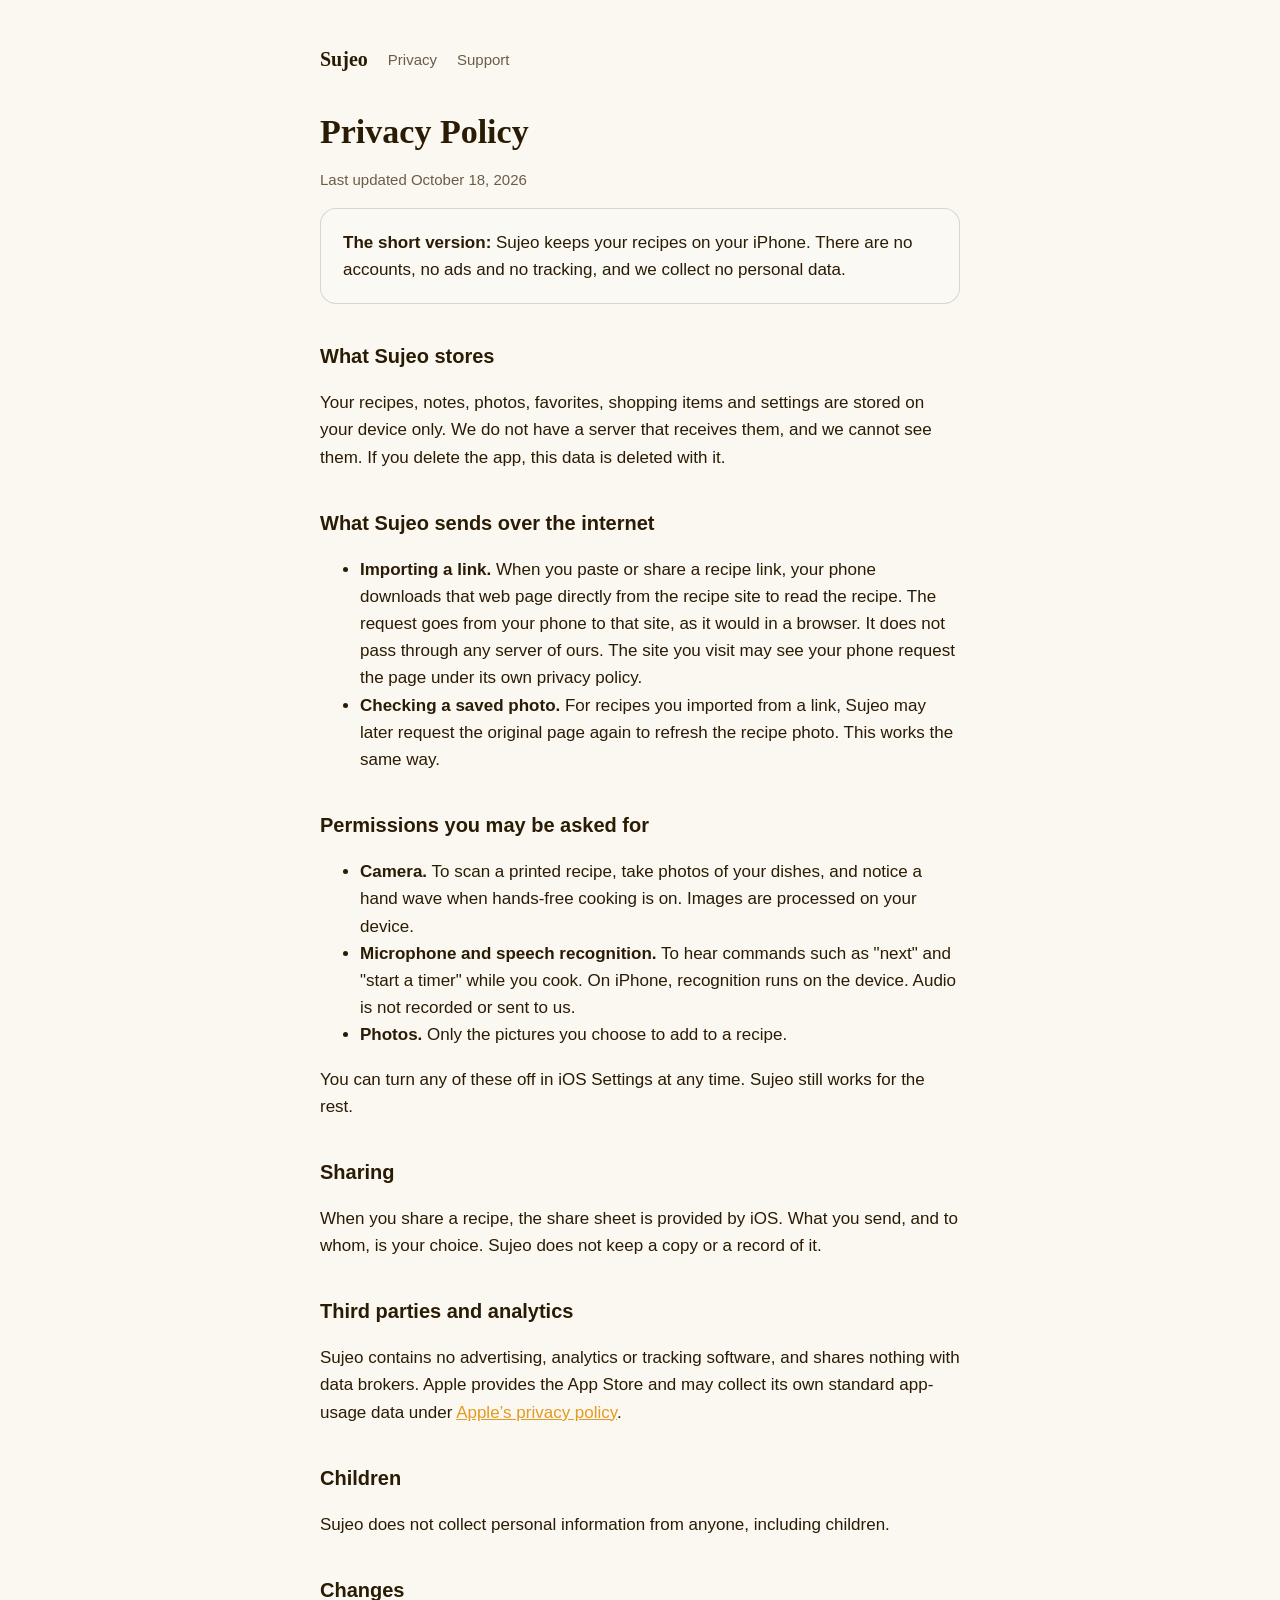
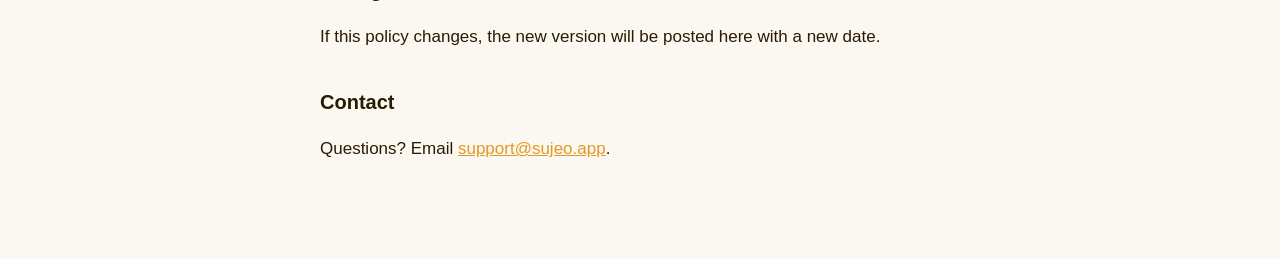
==== privacy.html @ 516a4208 "Add files via upload" ====
<!doctype html><html lang="en"><head><meta charset="utf-8"><meta name="viewport" content="width=device-width,initial-scale=1"><title>Sujeo Privacy Policy</title><link rel="stylesheet" href="/style.css"></head><body><main>
<nav><a class="brand" href="/">Sujeo</a><a href="/privacy.html">Privacy</a><a href="/support.html">Support</a></nav>
<h1>Privacy Policy</h1><p class="mute">Last updated October 18, 2026</p>
<div class="card"><strong>The short version:</strong> Sujeo keeps your recipes on your iPhone. There are no accounts, no ads and no tracking, and we collect no personal data.</div>
<h2>What Sujeo stores</h2><p>Your recipes, notes, photos, favorites, shopping items and settings are stored on your device only. We do not have a server that receives them, and we cannot see them. If you delete the app, this data is deleted with it.</p>
<h2>What Sujeo sends over the internet</h2><ul>
<li><strong>Importing a link.</strong> When you paste or share a recipe link, your phone downloads that web page directly from the recipe site to read the recipe. The request goes from your phone to that site, as it would in a browser. It does not pass through any server of ours. The site you visit may see your phone request the page under its own privacy policy.</li>
<li><strong>Checking a saved photo.</strong> For recipes you imported from a link, Sujeo may later request the original page again to refresh the recipe photo. This works the same way.</li></ul>
<h2>Permissions you may be asked for</h2><ul>
<li><strong>Camera.</strong> To scan a printed recipe, take photos of your dishes, and notice a hand wave when hands-free cooking is on. Images are processed on your device.</li>
<li><strong>Microphone and speech recognition.</strong> To hear commands such as "next" and "start a timer" while you cook. On iPhone, recognition runs on the device. Audio is not recorded or sent to us.</li>
<li><strong>Photos.</strong> Only the pictures you choose to add to a recipe.</li></ul>
<p>You can turn any of these off in iOS Settings at any time. Sujeo still works for the rest.</p>
<h2>Sharing</h2><p>When you share a recipe, the share sheet is provided by iOS. What you send, and to whom, is your choice. Sujeo does not keep a copy or a record of it.</p>
<h2>Third parties and analytics</h2><p>Sujeo contains no advertising, analytics or tracking software, and shares nothing with data brokers. Apple provides the App Store and may collect its own standard app-usage data under <a href="https://www.apple.com/legal/privacy/">Apple&rsquo;s privacy policy</a>.</p>
<h2>Children</h2><p>Sujeo does not collect personal information from anyone, including children.</p>
<h2>Changes</h2><p>If this policy changes, the new version will be posted here with a new date.</p>
<h2>Contact</h2><p>Questions? Email <a href="mailto:support@sujeo.app">support@sujeo.app</a>.</p>
</main></body></html>
---- style.css ----
:root{--bg:#FBF8F1;--ink:#2A1B04;--mute:#6b5d47;--gold:#E39A22;--card:#FBF9F4;--line:rgba(0,0,0,.14)}
@media(prefers-color-scheme:dark){:root{--bg:#121110;--ink:#F4F0E8;--mute:#b8ad9a;--gold:#F7C77A;--card:#1C1915;--line:rgba(255,255,255,.14)}}
*{box-sizing:border-box}
body{margin:0;background:var(--bg);color:var(--ink);font:17px/1.6 -apple-system,BlinkMacSystemFont,"Segoe UI",Helvetica,Arial,sans-serif}
main{max-width:680px;margin:0 auto;padding:48px 20px 80px}
h1{font:600 34px/1.2 Georgia,"Times New Roman",serif;margin:0 0 8px}
h2{font-size:20px;margin:36px 0 8px}
p,li{color:var(--ink)}
.mute{color:var(--mute);font-size:15px}
a{color:var(--gold)}
nav{display:flex;gap:20px;margin-bottom:40px;font-size:15px}
nav a{text-decoration:none;color:var(--mute)}
nav a.brand{color:var(--ink);font:600 20px Georgia,serif}
.card{background:var(--card);border:1px solid var(--line);border-radius:16px;padding:20px 22px;margin:16px 0}
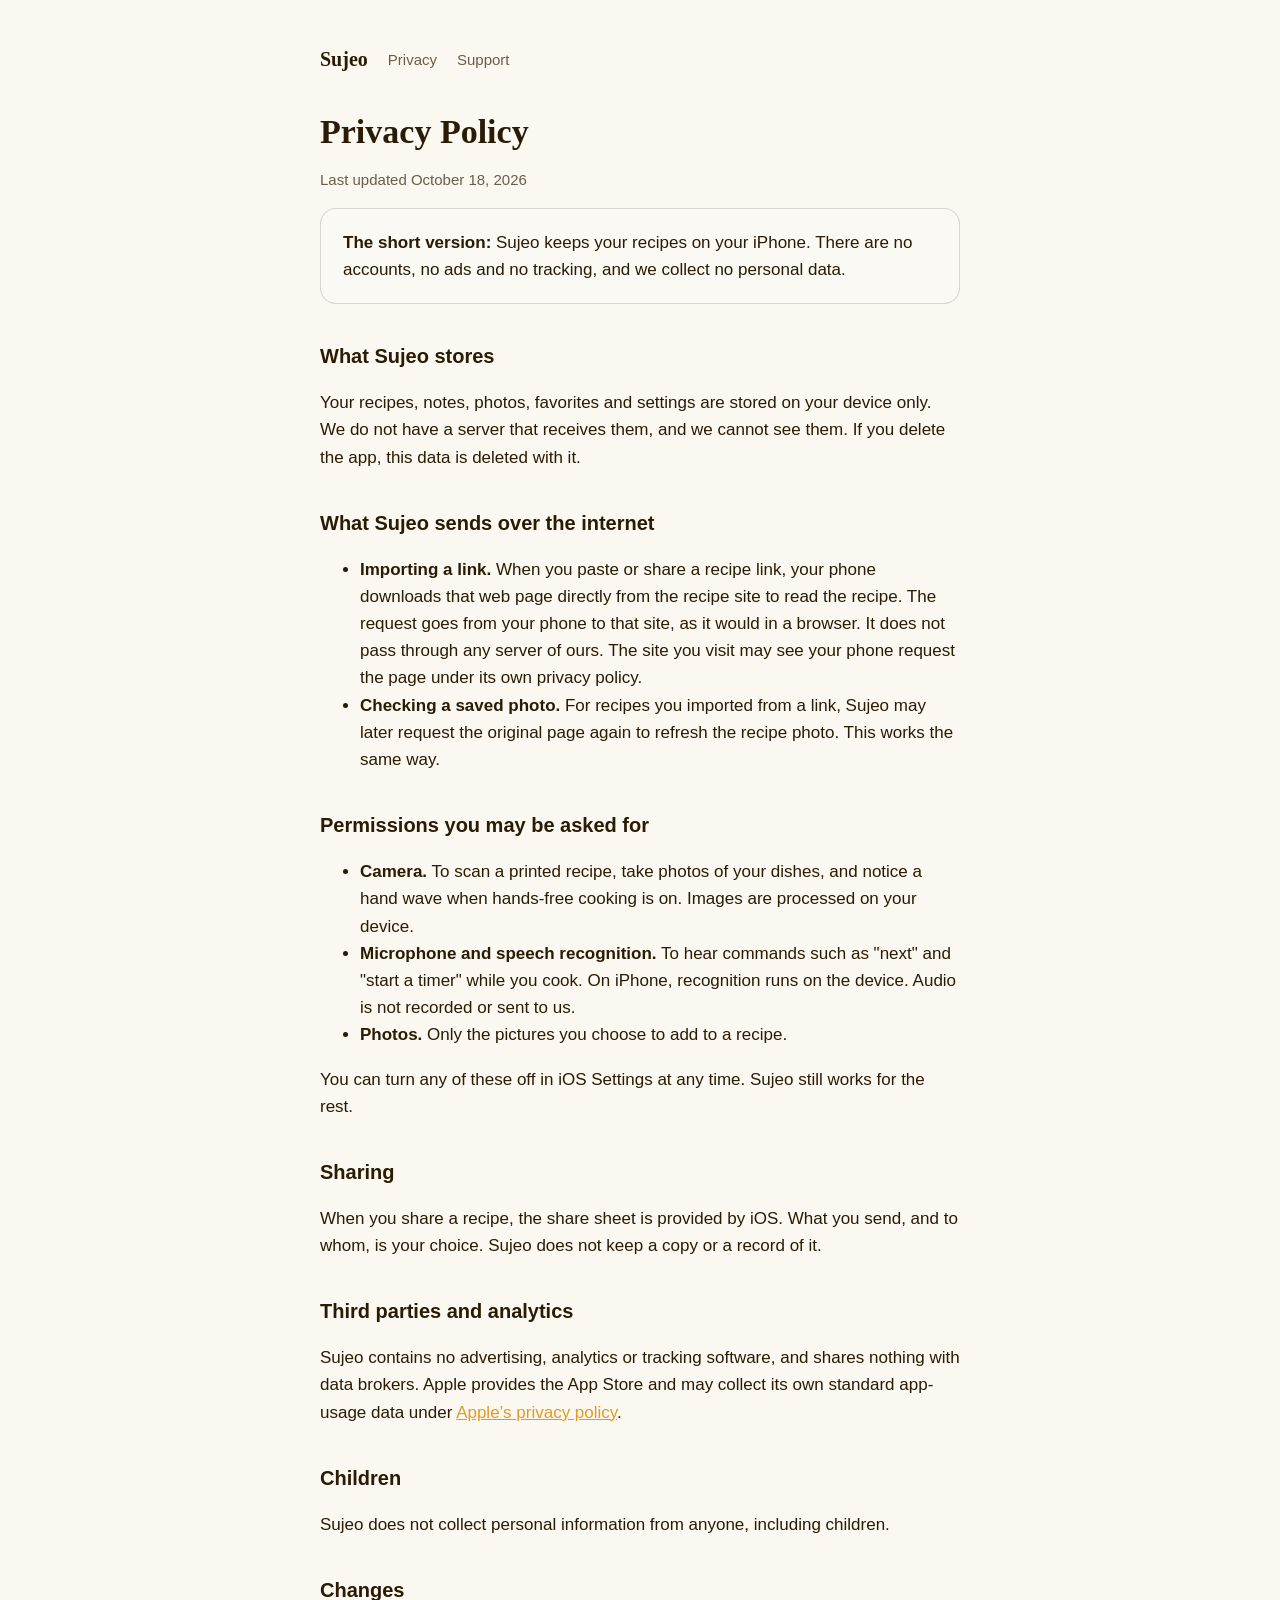
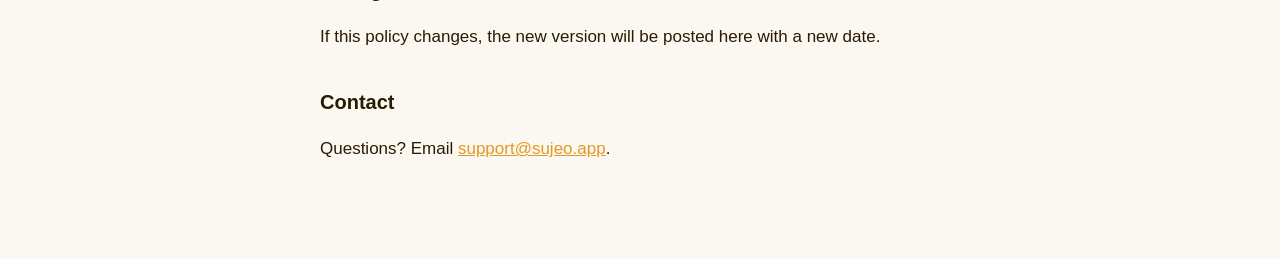
==== commit 0e045718: "Fix typo in privacy policy storage section" ====
--- a/privacy.html
+++ b/privacy.html
@@ -2,7 +2,7 @@
 <nav><a class="brand" href="/">Sujeo</a><a href="/privacy.html">Privacy</a><a href="/support.html">Support</a></nav>
 <h1>Privacy Policy</h1><p class="mute">Last updated October 18, 2026</p>
 <div class="card"><strong>The short version:</strong> Sujeo keeps your recipes on your iPhone. There are no accounts, no ads and no tracking, and we collect no personal data.</div>
-<h2>What Sujeo stores</h2><p>Your recipes, notes, photos, favorites, shopping items and settings are stored on your device only. We do not have a server that receives them, and we cannot see them. If you delete the app, this data is deleted with it.</p>
+<h2>What Sujeo stores</h2><p>Your recipes, notes, photos, favorites and settings are stored on your device only. We do not have a server that receives them, and we cannot see them. If you delete the app, this data is deleted with it.</p>
 <h2>What Sujeo sends over the internet</h2><ul>
 <li><strong>Importing a link.</strong> When you paste or share a recipe link, your phone downloads that web page directly from the recipe site to read the recipe. The request goes from your phone to that site, as it would in a browser. It does not pass through any server of ours. The site you visit may see your phone request the page under its own privacy policy.</li>
 <li><strong>Checking a saved photo.</strong> For recipes you imported from a link, Sujeo may later request the original page again to refresh the recipe photo. This works the same way.</li></ul>
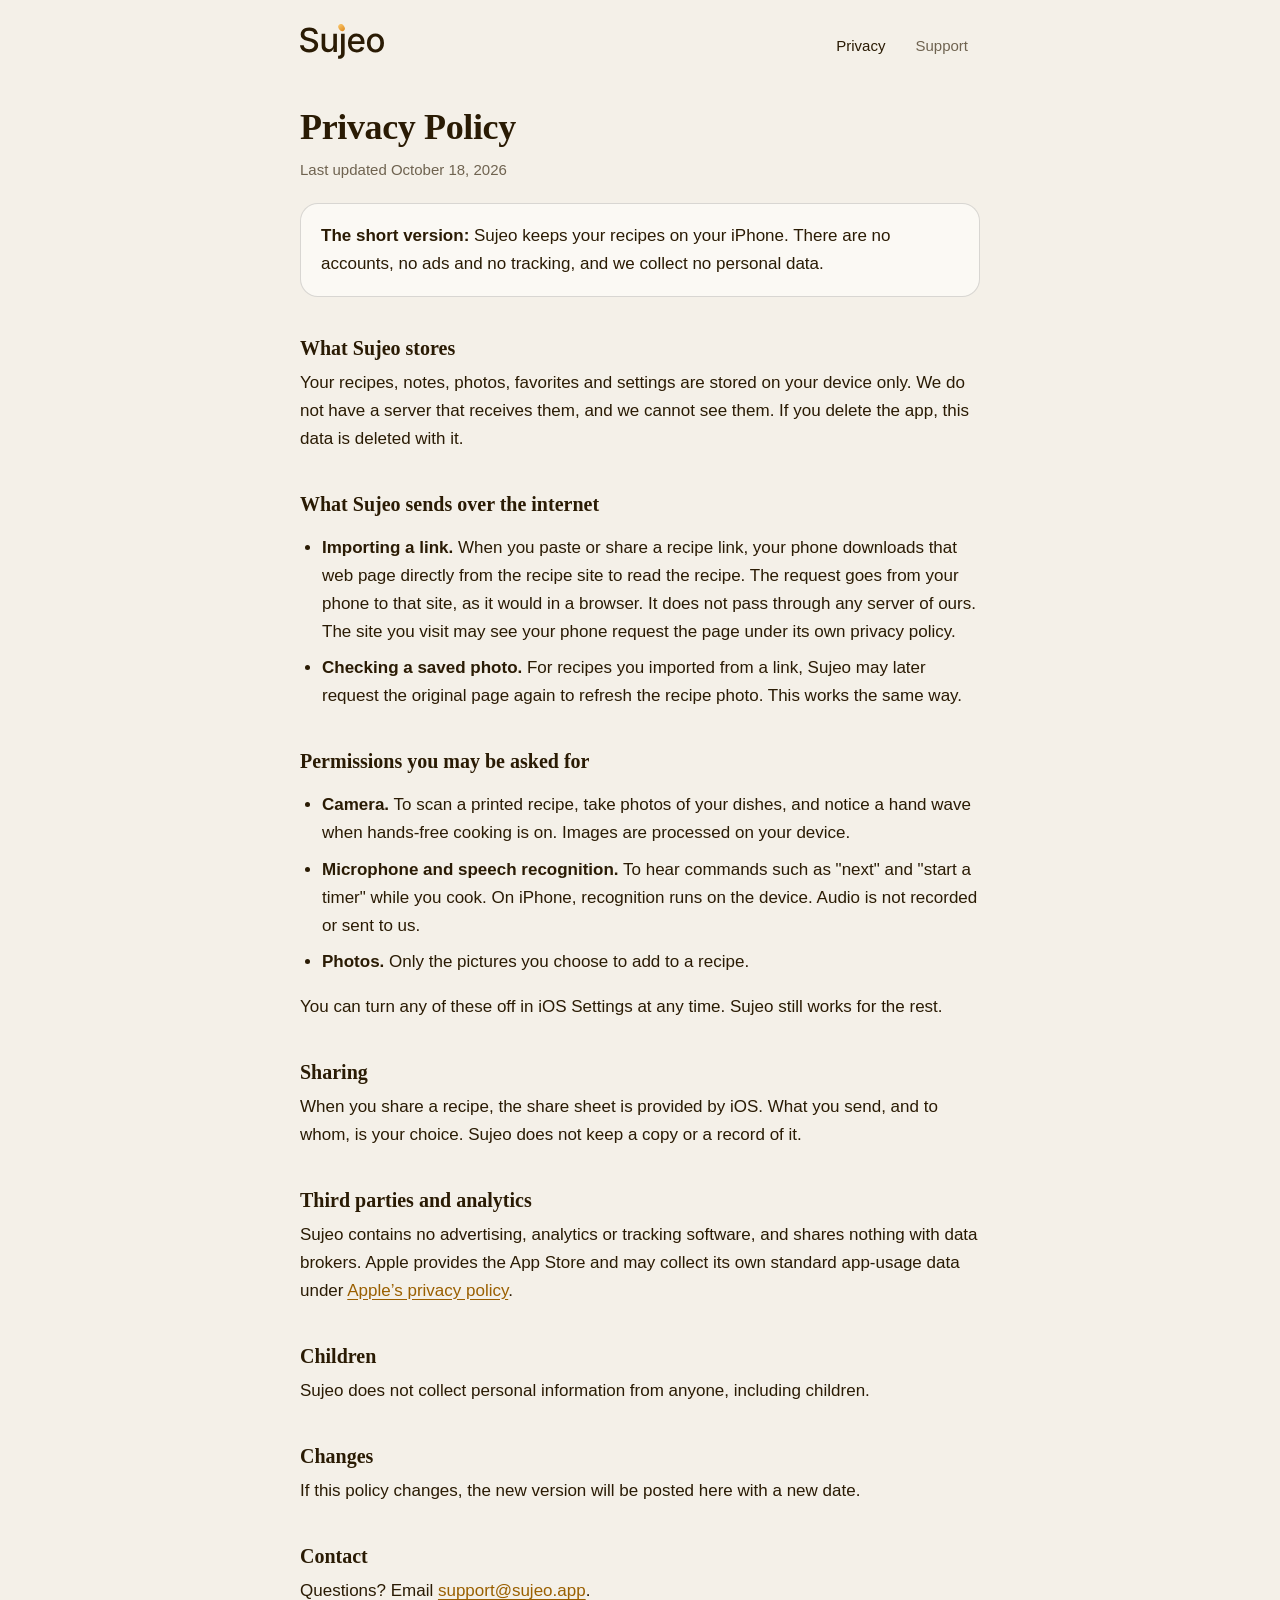
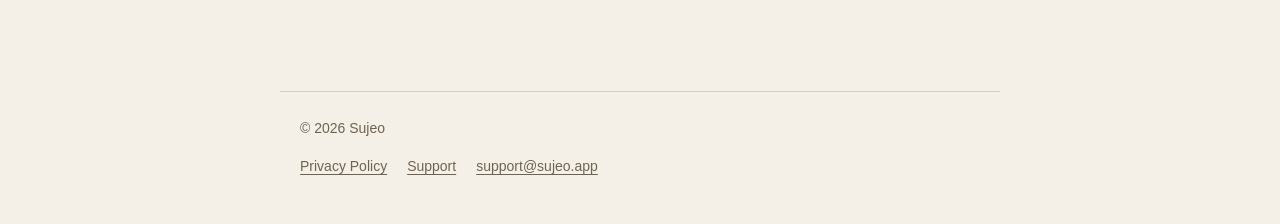
==== commit 53bf11ad: "Add files via upload" ====
--- a/privacy.html
+++ b/privacy.html
@@ -1,6 +1,4 @@
-<!doctype html><html lang="en"><head><meta charset="utf-8"><meta name="viewport" content="width=device-width,initial-scale=1"><title>Sujeo Privacy Policy</title><link rel="stylesheet" href="/style.css"></head><body><main>
-<nav><a class="brand" href="/">Sujeo</a><a href="/privacy.html">Privacy</a><a href="/support.html">Support</a></nav>
-<h1>Privacy Policy</h1><p class="mute">Last updated October 18, 2026</p>
+<!doctype html><html lang="en"><head><meta charset="utf-8"><meta name="viewport" content="width=device-width,initial-scale=1"><meta name="color-scheme" content="light dark"><title>Sujeo Privacy Policy</title><meta name="description" content="Sujeo is a calm recipe app for iPhone."><link rel="stylesheet" href="/style.css"></head><body><header><a href="/" aria-label="Sujeo home"><svg class="wm" xmlns="http://www.w3.org/2000/svg" viewBox="106 -1718 5145 2136" role="img" aria-label="Sujeo"><title>Sujeo</title><defs><linearGradient id="sg" x1="0" y1="0" x2="0" y2="1"><stop offset="0" stop-color="#F7C46A"/><stop offset="1" stop-color="#E38F22"/></linearGradient></defs><g fill="var(--wm)"><path d="M665 25Q498 25 375.0 -28.0Q252 -81 182.5 -179.5Q113 -278 106 -414H335Q342 -333 387.5 -280.0Q433 -227 506.0 -201.0Q579 -175 664 -175Q759 -175 832.5 -204.5Q906 -234 949.0 -288.5Q992 -343 992 -415Q992 -480 954.5 -521.5Q917 -563 853.5 -590.5Q790 -618 709 -639L535 -687Q352 -736 249.5 -832.0Q147 -928 147 -1081Q147 -1210 216.5 -1306.5Q286 -1403 405.5 -1456.5Q525 -1510 675 -1510Q828 -1510 944.5 -1456.5Q1061 -1403 1127.5 -1310.0Q1194 -1217 1197 -1098H975Q964 -1200 880.5 -1256.0Q797 -1312 670 -1312Q580 -1312 513.5 -1284.0Q447 -1256 410.5 -1206.5Q374 -1157 374 -1094Q374 -1023 417.5 -979.5Q461 -936 523.5 -910.5Q586 -885 643 -870L788 -832Q859 -814 934.5 -783.5Q1010 -753 1074.0 -704.5Q1138 -656 1177.5 -584.5Q1217 -513 1217 -412Q1217 -286 1152.0 -187.0Q1087 -88 963.5 -31.5Q840 25 665 25Z"/><path d="M1811.04 14Q1697.04 14 1611.04 -34.0Q1525.04 -82 1477.54 -176.0Q1430.04 -270 1430.04 -408V-1118H1650.04V-435Q1650.04 -314 1713.54 -246.0Q1777.04 -178 1886.04 -178Q1961.04 -178 2019.54 -210.5Q2078.04 -243 2112.04 -305.5Q2146.04 -368 2146.04 -456V-1118H2366.04V0H2156.04L2155.04 -274H2176.04Q2127.04 -122 2033.04 -54.0Q1939.04 14 1811.04 14Z"/><path d="M2620.08 -1118H2841.08V72Q2842.08 186 2800.58 263.0Q2759.08 340 2679.08 379.0Q2599.08 418 2483.08 418H2439.08V229H2474.08Q2552.08 229 2586.08 188.5Q2620.08 148 2620.08 71Z"/><path d="M3578.12 23Q3413.12 23 3293.12 -48.0Q3173.12 -119 3108.62 -248.0Q3044.12 -377 3044.12 -551Q3044.12 -723 3107.62 -854.0Q3171.12 -985 3287.12 -1058.5Q3403.12 -1132 3559.12 -1132Q3655.12 -1132 3744.12 -1100.5Q3833.12 -1069 3904.12 -1002.0Q3975.12 -935 4016.62 -828.5Q4058.12 -722 4058.12 -570V-492H3167.12V-656H3945.12L3842.12 -602Q3842.12 -705 3810.12 -783.5Q3778.12 -862 3715.62 -906.0Q3653.12 -950 3559.12 -950Q3466.12 -950 3400.12 -905.0Q3334.12 -860 3299.62 -786.5Q3265.12 -713 3265.12 -626V-514Q3265.12 -399 3304.62 -319.5Q3344.12 -240 3415.12 -199.5Q3486.12 -159 3580.12 -159Q3642.12 -159 3692.12 -176.5Q3742.12 -194 3778.62 -229.5Q3815.12 -265 3834.12 -317L4041.12 -268Q4014.12 -182 3950.62 -116.0Q3887.12 -50 3792.62 -13.5Q3698.12 23 3578.12 23Z"/><path d="M4728.16 23Q4571.16 23 4453.66 -49.0Q4336.16 -121 4271.16 -251.0Q4206.16 -381 4206.16 -553Q4206.16 -727 4271.16 -857.5Q4336.16 -988 4453.66 -1060.0Q4571.16 -1132 4728.16 -1132Q4886.16 -1132 5003.66 -1060.0Q5121.16 -988 5186.16 -857.5Q5251.16 -727 5251.16 -553Q5251.16 -381 5186.16 -251.0Q5121.16 -121 5003.66 -49.0Q4886.16 23 4728.16 23ZM4728.16 -163Q4830.16 -163 4896.66 -216.5Q4963.16 -270 4995.66 -358.5Q5028.16 -447 5028.16 -553Q5028.16 -660 4995.66 -749.5Q4963.16 -839 4896.66 -892.5Q4830.16 -946 4728.16 -946Q4627.16 -946 4561.16 -892.5Q4495.16 -839 4462.66 -750.0Q4430.16 -661 4430.16 -553Q4430.16 -447 4462.66 -358.5Q4495.16 -270 4561.16 -216.5Q4627.16 -163 4728.16 -163Z"/></g><ellipse cx="2650.1" cy="-1500" rx="179.5" ry="234.7" transform="rotate(-35 2650.1 -1500)" fill="url(#sg)"/></svg></a><nav><a href="/privacy.html" aria-current="page">Privacy</a><a href="/support.html">Support</a></nav></header><main><h1>Privacy Policy</h1><p class="mute">Last updated October 18, 2026</p>
 <div class="card"><strong>The short version:</strong> Sujeo keeps your recipes on your iPhone. There are no accounts, no ads and no tracking, and we collect no personal data.</div>
 <h2>What Sujeo stores</h2><p>Your recipes, notes, photos, favorites and settings are stored on your device only. We do not have a server that receives them, and we cannot see them. If you delete the app, this data is deleted with it.</p>
 <h2>What Sujeo sends over the internet</h2><ul>
@@ -15,5 +13,4 @@
 <h2>Third parties and analytics</h2><p>Sujeo contains no advertising, analytics or tracking software, and shares nothing with data brokers. Apple provides the App Store and may collect its own standard app-usage data under <a href="https://www.apple.com/legal/privacy/">Apple&rsquo;s privacy policy</a>.</p>
 <h2>Children</h2><p>Sujeo does not collect personal information from anyone, including children.</p>
 <h2>Changes</h2><p>If this policy changes, the new version will be posted here with a new date.</p>
-<h2>Contact</h2><p>Questions? Email <a href="mailto:support@sujeo.app">support@sujeo.app</a>.</p>
-</main></body></html>
+<h2>Contact</h2><p>Questions? Email <a href="mailto:support@sujeo.app">support@sujeo.app</a>.</p></main><footer><span>&copy; 2026 Sujeo</span><a href="/privacy.html">Privacy Policy</a><a href="/support.html">Support</a><a href="mailto:support@sujeo.app">support@sujeo.app</a></footer></body></html>
--- a/style.css
+++ b/style.css
@@ -1,14 +1,30 @@
-:root{--bg:#FBF8F1;--ink:#2A1B04;--mute:#6b5d47;--gold:#E39A22;--card:#FBF9F4;--line:rgba(0,0,0,.14)}
-@media(prefers-color-scheme:dark){:root{--bg:#121110;--ink:#F4F0E8;--mute:#b8ad9a;--gold:#F7C77A;--card:#1C1915;--line:rgba(255,255,255,.14)}}
-*{box-sizing:border-box}
-body{margin:0;background:var(--bg);color:var(--ink);font:17px/1.6 -apple-system,BlinkMacSystemFont,"Segoe UI",Helvetica,Arial,sans-serif}
-main{max-width:680px;margin:0 auto;padding:48px 20px 80px}
-h1{font:600 34px/1.2 Georgia,"Times New Roman",serif;margin:0 0 8px}
-h2{font-size:20px;margin:36px 0 8px}
-p,li{color:var(--ink)}
-.mute{color:var(--mute);font-size:15px}
-a{color:var(--gold)}
-nav{display:flex;gap:20px;margin-bottom:40px;font-size:15px}
-nav a{text-decoration:none;color:var(--mute)}
-nav a.brand{color:var(--ink);font:600 20px Georgia,serif}
-.card{background:var(--card);border:1px solid var(--line);border-radius:16px;padding:20px 22px;margin:16px 0}
+
+:root{--bg:#F4F0E8;--card:#FBF9F4;--ink:#2A1B04;--mute:#6f6350;--gold:#D98E14;--goldtxt:#9a5f00;--line:rgba(0,0,0,.14);--wm:#2A1B04;--glow:rgba(227,154,34,.18)}
+@media(prefers-color-scheme:dark){:root{--bg:#121110;--card:#1C1915;--ink:#F4F2EC;--mute:#b3a891;--gold:#F7C77A;--goldtxt:#F7C77A;--line:rgba(255,255,255,.14);--wm:#F4F2EC;--glow:rgba(247,199,122,.14)}}
+*{box-sizing:border-box}html{-webkit-text-size-adjust:100%}
+body{margin:0;background:var(--bg);color:var(--ink);font:17px/1.65 -apple-system,BlinkMacSystemFont,"SF Pro Text","Segoe UI",Helvetica,Arial,sans-serif;min-height:100vh;display:flex;flex-direction:column}
+a{color:var(--goldtxt);text-underline-offset:3px}
+header{max-width:720px;width:100%;margin:0 auto;padding:22px 20px 0;display:flex;align-items:center;justify-content:space-between}
+header .wm{width:84px;height:auto}
+header nav{display:flex;gap:6px}
+header nav a{color:var(--mute);text-decoration:none;font-size:15px;padding:12px 12px;min-height:44px;display:inline-flex;align-items:center;border-radius:12px}
+header nav a:hover,header nav a[aria-current]{color:var(--ink)}
+main{max-width:720px;width:100%;margin:0 auto;padding:36px 20px 72px;flex:1}
+h1{font:600 36px/1.15 Georgia,"Times New Roman",serif;margin:0 0 10px;letter-spacing:-.01em}
+h2{font:600 20px/1.3 Georgia,serif;margin:38px 0 8px}
+h3{font-size:17px;margin:26px 0 4px}
+p{margin:0 0 14px}.mute{color:var(--mute);font-size:15px}
+.card{background:var(--card);border:1px solid var(--line);border-radius:18px;padding:18px 20px;margin:20px 0}
+ul{padding-left:22px}li{margin:8px 0}
+.hero{text-align:center;padding:56px 0 40px;position:relative}
+.hero::before{content:"";position:absolute;inset:-40px -20px auto;height:360px;background:radial-gradient(60% 60% at 50% 40%,var(--glow),transparent 70%);z-index:-1}
+.hero .wm{width:min(300px,70%);height:auto;margin:0 auto 26px;display:block}
+.hero p.lead{font:400 22px/1.4 Georgia,serif;margin:0 auto 26px;max-width:480px}
+.pill{display:inline-flex;align-items:center;gap:8px;min-height:44px;padding:0 20px;border-radius:999px;background:linear-gradient(180deg,#F7C46A,#E38F22);color:#2A1B04;font-weight:600;font-size:16px;opacity:.92}
+.pill.soft{background:var(--card);color:var(--mute);border:1px solid var(--line);font-weight:500}
+.three{display:grid;gap:14px;grid-template-columns:1fr;margin-top:30px}
+@media(min-width:640px){.three{grid-template-columns:repeat(3,1fr)}}
+.three .card{margin:0}.three b{display:block;font:600 17px Georgia,serif;margin-bottom:4px}
+footer{max-width:720px;width:100%;margin:0 auto;padding:20px 20px 36px;color:var(--mute);font-size:14px;display:flex;gap:0 20px;flex-wrap:wrap;align-items:center;border-top:1px solid var(--line)}
+footer span{flex-basis:100%;min-height:32px;display:flex;align-items:center}
+footer a{color:var(--mute);min-height:44px;display:inline-flex;align-items:center}
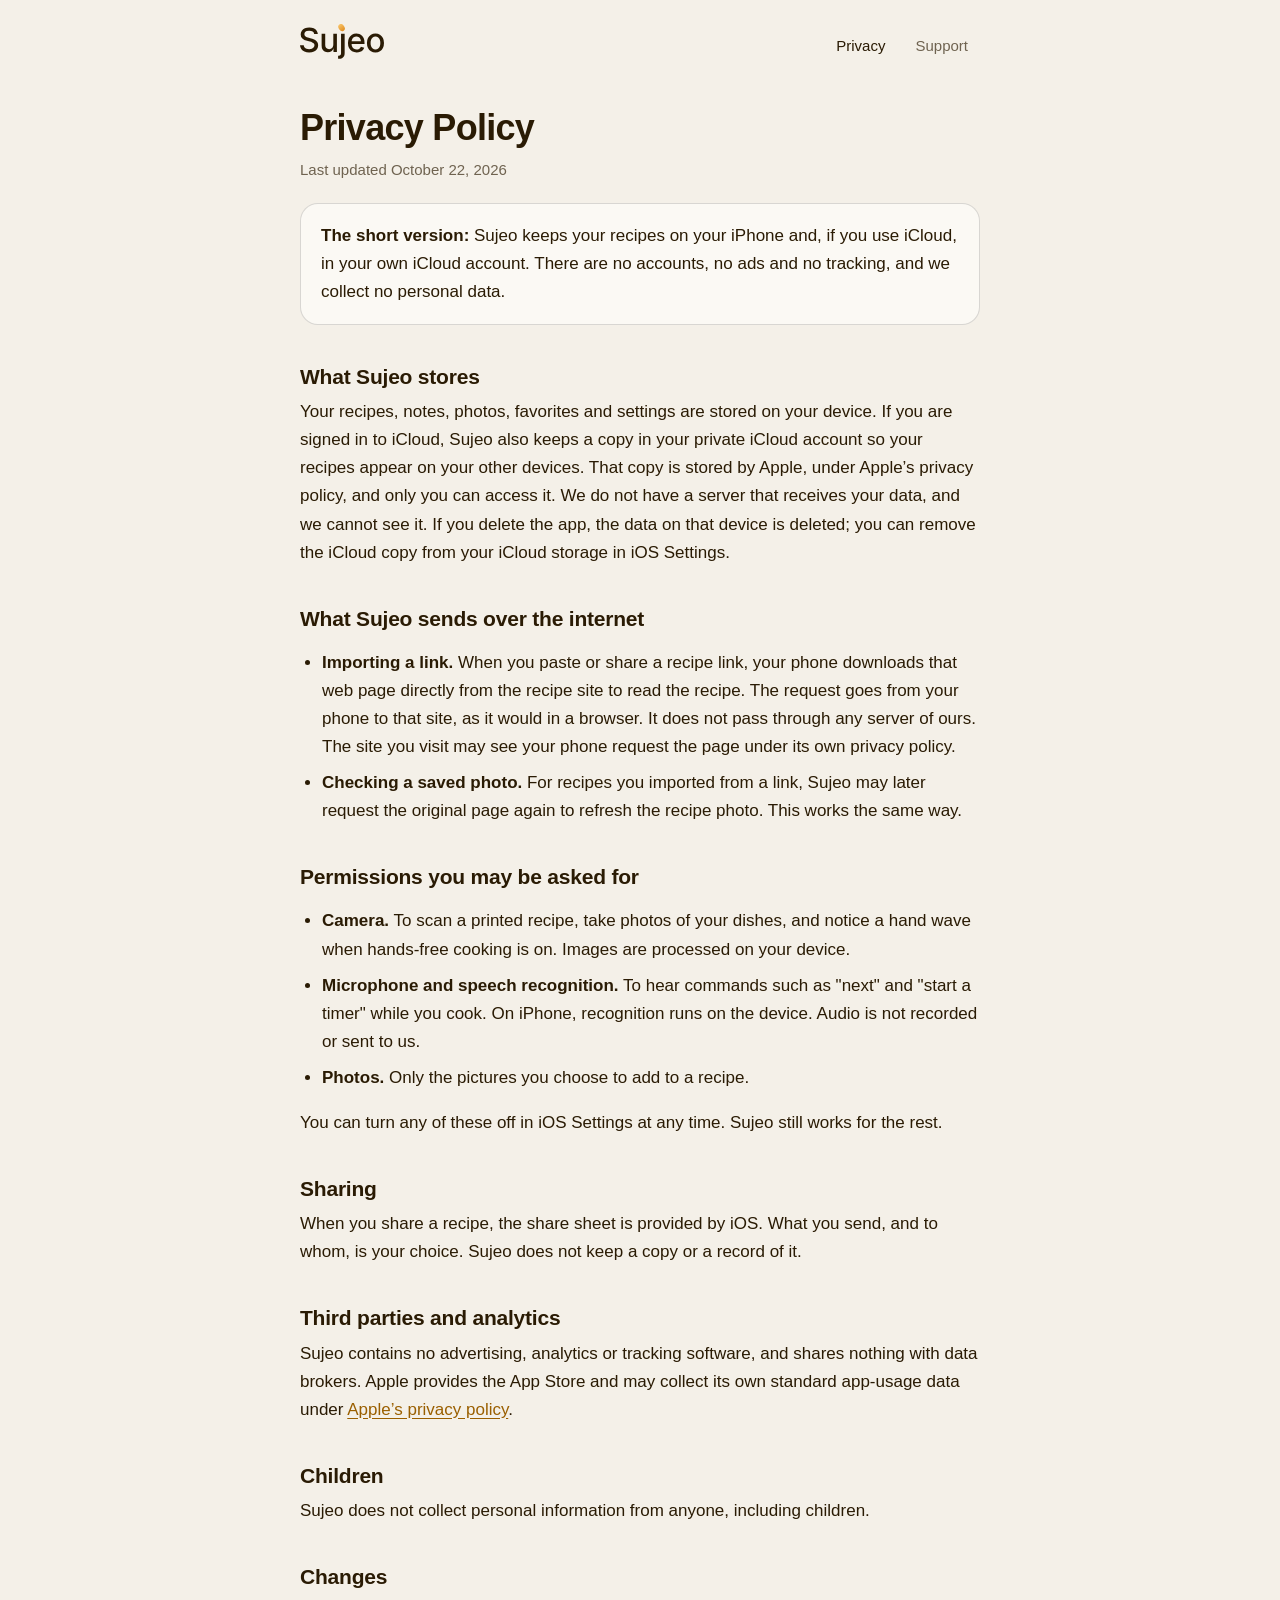
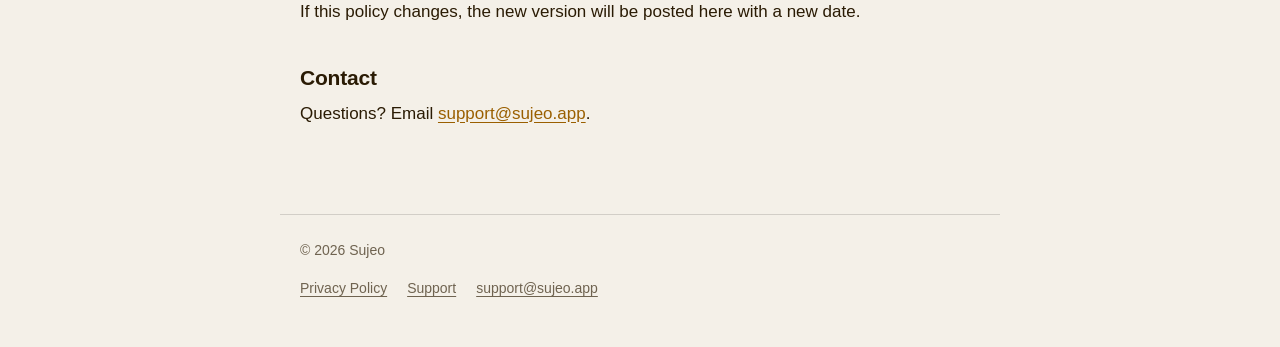
==== commit 13e9f998: "Add files via upload" ====
--- a/privacy.html
+++ b/privacy.html
@@ -1,6 +1,6 @@
-<!doctype html><html lang="en"><head><meta charset="utf-8"><meta name="viewport" content="width=device-width,initial-scale=1"><meta name="color-scheme" content="light dark"><title>Sujeo Privacy Policy</title><meta name="description" content="Sujeo is a calm recipe app for iPhone."><link rel="stylesheet" href="/style.css"></head><body><header><a href="/" aria-label="Sujeo home"><svg class="wm" xmlns="http://www.w3.org/2000/svg" viewBox="106 -1718 5145 2136" role="img" aria-label="Sujeo"><title>Sujeo</title><defs><linearGradient id="sg" x1="0" y1="0" x2="0" y2="1"><stop offset="0" stop-color="#F7C46A"/><stop offset="1" stop-color="#E38F22"/></linearGradient></defs><g fill="var(--wm)"><path d="M665 25Q498 25 375.0 -28.0Q252 -81 182.5 -179.5Q113 -278 106 -414H335Q342 -333 387.5 -280.0Q433 -227 506.0 -201.0Q579 -175 664 -175Q759 -175 832.5 -204.5Q906 -234 949.0 -288.5Q992 -343 992 -415Q992 -480 954.5 -521.5Q917 -563 853.5 -590.5Q790 -618 709 -639L535 -687Q352 -736 249.5 -832.0Q147 -928 147 -1081Q147 -1210 216.5 -1306.5Q286 -1403 405.5 -1456.5Q525 -1510 675 -1510Q828 -1510 944.5 -1456.5Q1061 -1403 1127.5 -1310.0Q1194 -1217 1197 -1098H975Q964 -1200 880.5 -1256.0Q797 -1312 670 -1312Q580 -1312 513.5 -1284.0Q447 -1256 410.5 -1206.5Q374 -1157 374 -1094Q374 -1023 417.5 -979.5Q461 -936 523.5 -910.5Q586 -885 643 -870L788 -832Q859 -814 934.5 -783.5Q1010 -753 1074.0 -704.5Q1138 -656 1177.5 -584.5Q1217 -513 1217 -412Q1217 -286 1152.0 -187.0Q1087 -88 963.5 -31.5Q840 25 665 25Z"/><path d="M1811.04 14Q1697.04 14 1611.04 -34.0Q1525.04 -82 1477.54 -176.0Q1430.04 -270 1430.04 -408V-1118H1650.04V-435Q1650.04 -314 1713.54 -246.0Q1777.04 -178 1886.04 -178Q1961.04 -178 2019.54 -210.5Q2078.04 -243 2112.04 -305.5Q2146.04 -368 2146.04 -456V-1118H2366.04V0H2156.04L2155.04 -274H2176.04Q2127.04 -122 2033.04 -54.0Q1939.04 14 1811.04 14Z"/><path d="M2620.08 -1118H2841.08V72Q2842.08 186 2800.58 263.0Q2759.08 340 2679.08 379.0Q2599.08 418 2483.08 418H2439.08V229H2474.08Q2552.08 229 2586.08 188.5Q2620.08 148 2620.08 71Z"/><path d="M3578.12 23Q3413.12 23 3293.12 -48.0Q3173.12 -119 3108.62 -248.0Q3044.12 -377 3044.12 -551Q3044.12 -723 3107.62 -854.0Q3171.12 -985 3287.12 -1058.5Q3403.12 -1132 3559.12 -1132Q3655.12 -1132 3744.12 -1100.5Q3833.12 -1069 3904.12 -1002.0Q3975.12 -935 4016.62 -828.5Q4058.12 -722 4058.12 -570V-492H3167.12V-656H3945.12L3842.12 -602Q3842.12 -705 3810.12 -783.5Q3778.12 -862 3715.62 -906.0Q3653.12 -950 3559.12 -950Q3466.12 -950 3400.12 -905.0Q3334.12 -860 3299.62 -786.5Q3265.12 -713 3265.12 -626V-514Q3265.12 -399 3304.62 -319.5Q3344.12 -240 3415.12 -199.5Q3486.12 -159 3580.12 -159Q3642.12 -159 3692.12 -176.5Q3742.12 -194 3778.62 -229.5Q3815.12 -265 3834.12 -317L4041.12 -268Q4014.12 -182 3950.62 -116.0Q3887.12 -50 3792.62 -13.5Q3698.12 23 3578.12 23Z"/><path d="M4728.16 23Q4571.16 23 4453.66 -49.0Q4336.16 -121 4271.16 -251.0Q4206.16 -381 4206.16 -553Q4206.16 -727 4271.16 -857.5Q4336.16 -988 4453.66 -1060.0Q4571.16 -1132 4728.16 -1132Q4886.16 -1132 5003.66 -1060.0Q5121.16 -988 5186.16 -857.5Q5251.16 -727 5251.16 -553Q5251.16 -381 5186.16 -251.0Q5121.16 -121 5003.66 -49.0Q4886.16 23 4728.16 23ZM4728.16 -163Q4830.16 -163 4896.66 -216.5Q4963.16 -270 4995.66 -358.5Q5028.16 -447 5028.16 -553Q5028.16 -660 4995.66 -749.5Q4963.16 -839 4896.66 -892.5Q4830.16 -946 4728.16 -946Q4627.16 -946 4561.16 -892.5Q4495.16 -839 4462.66 -750.0Q4430.16 -661 4430.16 -553Q4430.16 -447 4462.66 -358.5Q4495.16 -270 4561.16 -216.5Q4627.16 -163 4728.16 -163Z"/></g><ellipse cx="2650.1" cy="-1500" rx="179.5" ry="234.7" transform="rotate(-35 2650.1 -1500)" fill="url(#sg)"/></svg></a><nav><a href="/privacy.html" aria-current="page">Privacy</a><a href="/support.html">Support</a></nav></header><main><h1>Privacy Policy</h1><p class="mute">Last updated October 18, 2026</p>
-<div class="card"><strong>The short version:</strong> Sujeo keeps your recipes on your iPhone. There are no accounts, no ads and no tracking, and we collect no personal data.</div>
-<h2>What Sujeo stores</h2><p>Your recipes, notes, photos, favorites and settings are stored on your device only. We do not have a server that receives them, and we cannot see them. If you delete the app, this data is deleted with it.</p>
+<!doctype html><html lang="en"><head><meta charset="utf-8"><meta name="viewport" content="width=device-width,initial-scale=1"><meta name="color-scheme" content="light dark"><title>Sujeo Privacy Policy</title><meta name="description" content="Sujeo is a calm recipe app for iPhone."><link rel="stylesheet" href="/style.css"></head><body><header><a href="/" aria-label="Sujeo home"><svg class="wm" xmlns="http://www.w3.org/2000/svg" viewBox="106 -1718 5145 2136" role="img" aria-label="Sujeo"><title>Sujeo</title><defs><linearGradient id="sg" x1="0" y1="0" x2="0" y2="1"><stop offset="0" stop-color="#F7C46A"/><stop offset="1" stop-color="#E38F22"/></linearGradient></defs><g fill="var(--wm)"><path d="M665 25Q498 25 375.0 -28.0Q252 -81 182.5 -179.5Q113 -278 106 -414H335Q342 -333 387.5 -280.0Q433 -227 506.0 -201.0Q579 -175 664 -175Q759 -175 832.5 -204.5Q906 -234 949.0 -288.5Q992 -343 992 -415Q992 -480 954.5 -521.5Q917 -563 853.5 -590.5Q790 -618 709 -639L535 -687Q352 -736 249.5 -832.0Q147 -928 147 -1081Q147 -1210 216.5 -1306.5Q286 -1403 405.5 -1456.5Q525 -1510 675 -1510Q828 -1510 944.5 -1456.5Q1061 -1403 1127.5 -1310.0Q1194 -1217 1197 -1098H975Q964 -1200 880.5 -1256.0Q797 -1312 670 -1312Q580 -1312 513.5 -1284.0Q447 -1256 410.5 -1206.5Q374 -1157 374 -1094Q374 -1023 417.5 -979.5Q461 -936 523.5 -910.5Q586 -885 643 -870L788 -832Q859 -814 934.5 -783.5Q1010 -753 1074.0 -704.5Q1138 -656 1177.5 -584.5Q1217 -513 1217 -412Q1217 -286 1152.0 -187.0Q1087 -88 963.5 -31.5Q840 25 665 25Z"/><path d="M1811.04 14Q1697.04 14 1611.04 -34.0Q1525.04 -82 1477.54 -176.0Q1430.04 -270 1430.04 -408V-1118H1650.04V-435Q1650.04 -314 1713.54 -246.0Q1777.04 -178 1886.04 -178Q1961.04 -178 2019.54 -210.5Q2078.04 -243 2112.04 -305.5Q2146.04 -368 2146.04 -456V-1118H2366.04V0H2156.04L2155.04 -274H2176.04Q2127.04 -122 2033.04 -54.0Q1939.04 14 1811.04 14Z"/><path d="M2620.08 -1118H2841.08V72Q2842.08 186 2800.58 263.0Q2759.08 340 2679.08 379.0Q2599.08 418 2483.08 418H2439.08V229H2474.08Q2552.08 229 2586.08 188.5Q2620.08 148 2620.08 71Z"/><path d="M3578.12 23Q3413.12 23 3293.12 -48.0Q3173.12 -119 3108.62 -248.0Q3044.12 -377 3044.12 -551Q3044.12 -723 3107.62 -854.0Q3171.12 -985 3287.12 -1058.5Q3403.12 -1132 3559.12 -1132Q3655.12 -1132 3744.12 -1100.5Q3833.12 -1069 3904.12 -1002.0Q3975.12 -935 4016.62 -828.5Q4058.12 -722 4058.12 -570V-492H3167.12V-656H3945.12L3842.12 -602Q3842.12 -705 3810.12 -783.5Q3778.12 -862 3715.62 -906.0Q3653.12 -950 3559.12 -950Q3466.12 -950 3400.12 -905.0Q3334.12 -860 3299.62 -786.5Q3265.12 -713 3265.12 -626V-514Q3265.12 -399 3304.62 -319.5Q3344.12 -240 3415.12 -199.5Q3486.12 -159 3580.12 -159Q3642.12 -159 3692.12 -176.5Q3742.12 -194 3778.62 -229.5Q3815.12 -265 3834.12 -317L4041.12 -268Q4014.12 -182 3950.62 -116.0Q3887.12 -50 3792.62 -13.5Q3698.12 23 3578.12 23Z"/><path d="M4728.16 23Q4571.16 23 4453.66 -49.0Q4336.16 -121 4271.16 -251.0Q4206.16 -381 4206.16 -553Q4206.16 -727 4271.16 -857.5Q4336.16 -988 4453.66 -1060.0Q4571.16 -1132 4728.16 -1132Q4886.16 -1132 5003.66 -1060.0Q5121.16 -988 5186.16 -857.5Q5251.16 -727 5251.16 -553Q5251.16 -381 5186.16 -251.0Q5121.16 -121 5003.66 -49.0Q4886.16 23 4728.16 23ZM4728.16 -163Q4830.16 -163 4896.66 -216.5Q4963.16 -270 4995.66 -358.5Q5028.16 -447 5028.16 -553Q5028.16 -660 4995.66 -749.5Q4963.16 -839 4896.66 -892.5Q4830.16 -946 4728.16 -946Q4627.16 -946 4561.16 -892.5Q4495.16 -839 4462.66 -750.0Q4430.16 -661 4430.16 -553Q4430.16 -447 4462.66 -358.5Q4495.16 -270 4561.16 -216.5Q4627.16 -163 4728.16 -163Z"/></g><ellipse cx="2650.1" cy="-1500" rx="179.5" ry="234.7" transform="rotate(-35 2650.1 -1500)" fill="url(#sg)"/></svg></a><nav><a href="/privacy.html" aria-current="page">Privacy</a><a href="/support.html">Support</a></nav></header><main><h1>Privacy Policy</h1><p class="mute">Last updated October 22, 2026</p>
+<div class="card"><strong>The short version:</strong> Sujeo keeps your recipes on your iPhone and, if you use iCloud, in your own iCloud account. There are no accounts, no ads and no tracking, and we collect no personal data.</div>
+<h2>What Sujeo stores</h2><p>Your recipes, notes, photos, favorites and settings are stored on your device. If you are signed in to iCloud, Sujeo also keeps a copy in your private iCloud account so your recipes appear on your other devices. That copy is stored by Apple, under Apple&rsquo;s privacy policy, and only you can access it. We do not have a server that receives your data, and we cannot see it. If you delete the app, the data on that device is deleted; you can remove the iCloud copy from your iCloud storage in iOS Settings.</p>
 <h2>What Sujeo sends over the internet</h2><ul>
 <li><strong>Importing a link.</strong> When you paste or share a recipe link, your phone downloads that web page directly from the recipe site to read the recipe. The request goes from your phone to that site, as it would in a browser. It does not pass through any server of ours. The site you visit may see your phone request the page under its own privacy policy.</li>
 <li><strong>Checking a saved photo.</strong> For recipes you imported from a link, Sujeo may later request the original page again to refresh the recipe photo. This works the same way.</li></ul>
--- a/style.css
+++ b/style.css
@@ -10,8 +10,8 @@
 header nav a{color:var(--mute);text-decoration:none;font-size:15px;padding:12px 12px;min-height:44px;display:inline-flex;align-items:center;border-radius:12px}
 header nav a:hover,header nav a[aria-current]{color:var(--ink)}
 main{max-width:720px;width:100%;margin:0 auto;padding:36px 20px 72px;flex:1}
-h1{font:600 36px/1.15 Georgia,"Times New Roman",serif;margin:0 0 10px;letter-spacing:-.01em}
-h2{font:600 20px/1.3 Georgia,serif;margin:38px 0 8px}
+h1{font:700 36px/1.15 -apple-system,BlinkMacSystemFont,"SF Pro Display","Segoe UI",Helvetica,Arial,sans-serif;margin:0 0 10px;letter-spacing:-.02em}
+h2{font:650 21px/1.3 -apple-system,BlinkMacSystemFont,"SF Pro Display","Segoe UI",Helvetica,Arial,sans-serif;margin:38px 0 8px;letter-spacing:-.01em}
 h3{font-size:17px;margin:26px 0 4px}
 p{margin:0 0 14px}.mute{color:var(--mute);font-size:15px}
 .card{background:var(--card);border:1px solid var(--line);border-radius:18px;padding:18px 20px;margin:20px 0}
@@ -19,12 +19,12 @@
 .hero{text-align:center;padding:56px 0 40px;position:relative}
 .hero::before{content:"";position:absolute;inset:-40px -20px auto;height:360px;background:radial-gradient(60% 60% at 50% 40%,var(--glow),transparent 70%);z-index:-1}
 .hero .wm{width:min(300px,70%);height:auto;margin:0 auto 26px;display:block}
-.hero p.lead{font:400 22px/1.4 Georgia,serif;margin:0 auto 26px;max-width:480px}
+.hero p.lead{font:500 22px/1.4 -apple-system,BlinkMacSystemFont,"SF Pro Display","Segoe UI",Helvetica,Arial,sans-serif;margin:0 auto 26px;max-width:480px;letter-spacing:-.01em}
 .pill{display:inline-flex;align-items:center;gap:8px;min-height:44px;padding:0 20px;border-radius:999px;background:linear-gradient(180deg,#F7C46A,#E38F22);color:#2A1B04;font-weight:600;font-size:16px;opacity:.92}
 .pill.soft{background:var(--card);color:var(--mute);border:1px solid var(--line);font-weight:500}
 .three{display:grid;gap:14px;grid-template-columns:1fr;margin-top:30px}
 @media(min-width:640px){.three{grid-template-columns:repeat(3,1fr)}}
-.three .card{margin:0}.three b{display:block;font:600 17px Georgia,serif;margin-bottom:4px}
+.three .card{margin:0}.three b{display:block;font-weight:600;font-size:17px;margin-bottom:4px}
 footer{max-width:720px;width:100%;margin:0 auto;padding:20px 20px 36px;color:var(--mute);font-size:14px;display:flex;gap:0 20px;flex-wrap:wrap;align-items:center;border-top:1px solid var(--line)}
 footer span{flex-basis:100%;min-height:32px;display:flex;align-items:center}
 footer a{color:var(--mute);min-height:44px;display:inline-flex;align-items:center}
